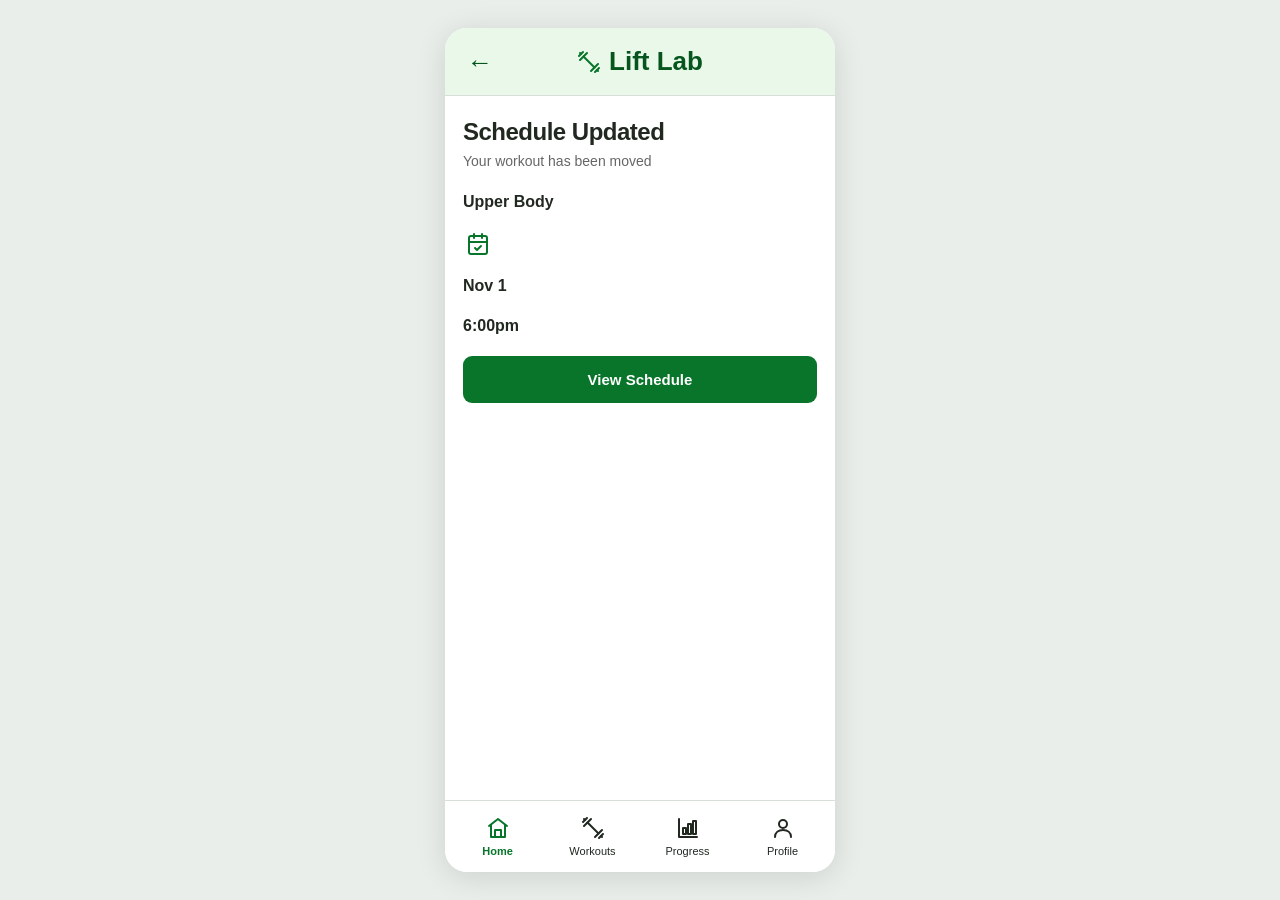
==== confirm.html @ 2dcc2bce "Add files via upload" ====
<!DOCTYPE html>
<html lang="en">
<head>
    <meta charset="UTF-8">
    <meta name="viewport" content="width=device-width, initial-scale=1">
    <title>Schedule | Lift Lab</title>

    <link rel="stylesheet" href="css/style.css">
    <link rel="stylesheet" href="css/schedule.css">
    <script src="js/shared.js" defer></script>
    <script src="js/schedule.js" defer></script>
</head>

<body data-page="schedule">
    <div class="app-shell">

        <header class="app-header">
            <a href="schedule.html" class="back-link" aria-label="Back to home">
                &#8592;
            </a>

            <div class="brand">
                <span class="brand-icon" data-icon="dumbbell" aria-hidden="true"></span>
                <span>Lift Lab</span>
            </div>
        </header>

        <main class="app-main app-main--stack">
            <div>
                <h1 class="section-title">Schedule Updated</h1>
                <p class="page-subtitle">Your workout has been moved</p>
            </div>

            <div class="newDay">
                <div class="detailLine">
                    <h4>Upper Body</h4>
                </div>
                <div class="detailLine">
                    <span class="action-icon" data-icon="calendar-check" aria-hidden="true"></span>
                    <span><h4 id="date-display">Nov 1</h4></span>
                </div>
                <div class="detailLine">
                    <h4 id="time-display">6:00pm</h4>
                </div>
            </div>

            <a href="schedule.html" class="primary-btn">View Schedule</a>

        </main>

        <!-- Bottom Nav Bar -->
        <nav class="bottom-nav" aria-label="Main navigation">

            <a class="nav-link active" href="index.html">
                <span data-icon="home" aria-hidden="true"></span>
                <span>Home</span>
            </a>

            <a class="nav-link" href="preferences.html">
                <span data-icon="dumbbell" aria-hidden="true"></span>
                <span>Workouts</span>
            </a>

            <a class="nav-link" href="progress.html" aria-current="page">
                <span data-icon="chart" aria-hidden="true"></span>
                <span>Progress</span>
            </a>

            <a class="nav-link" href="profile.html">
                <span data-icon="user" aria-hidden="true"></span>
                <span>Profile</span>
            </a>

        </nav>

    </div>
</body>
</html>
---- css/style.css ----
/* Main colours for the whole app */
:root {
    --green: #08752a;
    --dark-green: #05551d;
    --light-green: #e9f8e9;
    --white: #ffffff;
    --background: #e9eeea;
    --text: #202820;
    --gray: #666666;
    --border: #d8ded8;
}

/* Basic styling for every page */
* {
    box-sizing: border-box;
}

body {
    margin: 0;
    min-height: 100vh;
    min-height: 100dvh;
    font-family: Arial, sans-serif;
    background-color: var(--background);
    color: var(--text);

    /* Keeps the mobile layout centered on desktop */
    display: flex;
    justify-content: center;
    align-items: center;
    padding: 16px;
}

/* Main container for our website */
.app-shell {
    width: 100%;
    max-width: 390px;
    height: min(844px, calc(100dvh - 32px));
    background-color: var(--white);
    border-radius: 22px;
    box-shadow: 0 5px 30px rgba(0, 0, 0, 0.12);
    overflow: hidden;

    display: flex;
    flex-direction: column;
}

/* Header used across the app */
.app-header {
    background-color: var(--light-green);
    min-height: 68px;
    padding: 14px 18px;
    display: flex;
    align-items: center;
    justify-content: center;
    position: relative;
    border-bottom: 1px solid var(--border);
}

/* Lift Lab logo and name */
.brand {
    display: flex;
    justify-content: center;
    align-items: center;
    gap: 8px;
    color: var(--dark-green);
    font-size: 26px;
    font-weight: bold;
}

.brand-icon {
    display: flex;
    align-items: center;
    color: var(--green);
}

/* Back arrow for other pages */
.back-link {
    position: absolute;
    left: 16px;
    top: 50%;
    transform: translateY(-50%);
    color: var(--dark-green);
    text-decoration: none;
    font-size: 26px;
    padding: 6px;
}

/* Main content area */
.app-main {
    flex: 1;
    min-height: 0;
    padding: 22px 18px;
    overflow-y: auto;
}

/* Welcome Back heading */
.page-title {
    margin: 0 0 22px;
    font-size: 27px;
    font-weight: bold;
    letter-spacing: -0.5px;
}

/* Main homepage menu */
.home-actions {
    display: flex;
    flex-direction: column;
    gap: 11px;
}

/* Each clickable menu option */
.action-row {
    display: flex;
    align-items: center;
    gap: 13px;
    min-height: 65px;
    padding: 13px 15px;

    background-color: var(--white);
    border: 1px solid var(--border);
    border-radius: 11px;

    text-decoration: none;
    color: var(--text);
    transition: background-color 0.2s;
}

/* Gives feedback when the user hovers */
.action-row:hover {
    background-color: var(--light-green);
    border-color: var(--green);
}

/* Icons beside menu labels */
.action-icon {
    width: 30px;
    min-width: 30px;
    display: flex;
    align-items: center;
    justify-content: center;
    color: var(--green);
}

/* Text and description inside each row */
.action-copy {
    display: flex;
    flex-direction: column;
    gap: 4px;
    flex: 1;
}

.action-copy strong {
    font-size: 16px;
    font-weight: 600;
}

.action-copy small {
    font-size: 12px;
    color: var(--gray);
}

/* Arrow on the right side */
.chevron {
    display: flex;
    color: var(--green);
    align-items: center;
}

/* Daily Check-In is highlighted green */
.action-row--featured {
    background-color: var(--green);
    border-color: var(--green);
    color: var(--white);
}

.action-row--featured .action-icon,
.action-row--featured .chevron {
    color: var(--white);
}

.action-row--featured:hover {
    background-color: var(--dark-green);
    border-color: var(--dark-green);
}

/* Shared green buttons for all group pages */
.primary-btn {
    width: 100%;
    display: block;
    padding: 15px;
    background-color: var(--green);
    color: var(--white);
    border: none;
    border-radius: 9px;
    text-decoration: none;
    text-align: center;
    font-size: 15px;
    font-weight: bold;
    cursor: pointer;
}

.primary-btn:hover {
    background-color: var(--dark-green);
}

/* Outlined buttons for secondary actions */
.secondary-btn {
    width: 100%;
    display: block;
    padding: 14px;
    background-color: var(--white);
    color: var(--green);
    border: 1px solid var(--green);
    border-radius: 9px;
    text-decoration: none;
    text-align: center;
    font-size: 15px;
    font-weight: bold;
    cursor: pointer;
}

/* Bottom navigation used on every page */
.bottom-nav {
    display: flex;
    justify-content: space-around;
    background-color: var(--white);
    border-top: 1px solid var(--border);
    padding: 9px 5px;
    padding-bottom: max(9px, env(safe-area-inset-bottom));
    flex-shrink: 0;
}

.nav-link {
    flex: 1;
    display: flex;
    flex-direction: column;
    justify-content: center;
    align-items: center;
    gap: 5px;

    padding: 6px 2px;
    color: var(--text);
    text-decoration: none;
    font-size: 11px;
    border-radius: 8px;
}

/* Highlights the current page */
.nav-link.active {
    color: var(--green);
    font-weight: bold;
}

.nav-link:hover {
    color: var(--green);
    background-color: var(--light-green);
}

/* Sets a consistent size for our icons */
[data-icon] svg {
    width: 24px;
    height: 24px;
    display: block;
}

/* Makes keyboard selection visible */
a:focus-visible,
button:focus-visible,
input:focus-visible {
    outline: 3px solid var(--green);
    outline-offset: 3px;
}

/* Mobile screens use their full available width */
@media (max-width: 600px) {
    body {
        padding: 0;
        display: block;
        background-color: var(--white);
    }

    .app-shell {
        max-width: 100%;
        height: 100vh;
        height: 100dvh;
        border-radius: 0;
        box-shadow: none;
    }

    .app-main {
        padding: 20px 16px;
    }
}

/* Small phone adjustments */
@media (max-width: 360px) {
    .page-title {
        font-size: 24px;
    }

    .action-row {
        min-height: 58px;
        padding: 11px 12px;
    }

    .action-copy strong {
        font-size: 14px;
    }
}



/* Daily Check-In page */

/* Heading and description */
.checkin-title {
    font-size: 25px;
    margin: 0 0 10px;
    letter-spacing: -0.5px;
}

.checkin-description {
    font-size: 14px;
    color: var(--gray);
    line-height: 1.5;
    margin: 0 0 24px;
}

/* Removes the default fieldset border */
.energy-options {
    border: none;
    padding: 0;
    margin: 0 0 20px;
    display: flex;
    flex-direction: column;
    gap: 12px;
}

/* Each selectable energy level */
.energy-option {
    display: flex;
    align-items: center;
    gap: 14px;
    min-height: 74px;
    padding: 13px 15px;
    border: 1px solid var(--border);
    border-radius: 11px;
    background-color: var(--white);
    cursor: pointer;
    transition: background-color 0.2s, border-color 0.2s;
}

/* Gives feedback when hovering over an option */
.energy-option:hover {
    border-color: var(--green);
    background-color: #f6fbf6;
}

/* Highlights the selected option */
.energy-option:has(input:checked) {
    background-color: var(--light-green);
    border: 2px solid var(--green);
}

/* Makes the selected option visible with a keyboard */
.energy-option:has(input:focus-visible) {
    outline: 3px solid var(--green);
    outline-offset: 3px;
}

/* Faces beside each energy option */
.energy-face {
    font-size: 29px;
    width: 36px;
    text-align: center;
    flex-shrink: 0;
}

/* Energy level name and description */
.energy-text {
    display: flex;
    flex-direction: column;
    gap: 4px;
    flex: 1;
}

.energy-text strong {
    font-size: 17px;
}

.energy-text small {
    font-size: 12px;
    color: var(--gray);
}

/* Radio buttons on the right side */
.energy-option input[type="radio"] {
    width: 19px;
    height: 19px;
    margin: 0;
    accent-color: var(--green);
    cursor: pointer;
}

/* Message if the user hasn't selected an option */
.form-error {
    color: #b42318;
    font-size: 13px;
    margin: 0 0 14px;
}

/* Keep hidden messages hidden */
.form-error[hidden] {
    display: none;
}

/* Hides extra text visually but keeps it for screen readers */
.sr-only {
    position: absolute;
    width: 1px;
    height: 1px;
    padding: 0;
    margin: -1px;
    overflow: hidden;
    clip: rect(0, 0, 0, 0);
    white-space: nowrap;
    border: 0;
}

/* Smaller spacing for short phone screens */
@media (max-height: 700px) {
    .checkin-description {
        margin-bottom: 16px;
    }

    .energy-options {
        gap: 9px;
    }

    .energy-option {
        min-height: 62px;
        padding: 10px 12px;
    }
}



/* Part 3 - Customize, Current Workout and Summary pages (Theo) */

/* Keeps hidden sections hidden even if they use display: flex */
.app-main [hidden] {
    display: none !important;
}

/* Lets the main buttons sit at the bottom of the screen */
.app-main--stack {
    display: flex;
    flex-direction: column;
}

.page-actions {
    margin-top: auto;
    padding-top: 14px;
    display: flex;
    flex-direction: column;
    gap: 10px;
}

/* Centered page heading */
.page-heading {
    text-align: center;
    margin-bottom: 16px;
}

.section-title {
    font-size: 24px;
    margin: 0 0 6px;
    letter-spacing: -0.5px;
}

.page-subtitle,
.section-description {
    font-size: 14px;
    color: var(--gray);
    line-height: 1.4;
    margin: 0;
}

/* Arrows beside "Exercise 1 of 5" */
.exercise-pager {
    display: flex;
    align-items: center;
    justify-content: center;
    gap: 8px;
}

.pager-btn {
    width: 30px;
    height: 30px;
    padding: 0;
    border: 1px solid var(--border);
    border-radius: 50%;
    background-color: var(--white);
    color: var(--green);
    display: flex;
    align-items: center;
    justify-content: center;
    cursor: pointer;
}

.pager-btn [data-icon] svg {
    width: 18px;
    height: 18px;
}

.pager-btn:hover:not(:disabled) {
    background-color: var(--light-green);
    border-color: var(--green);
}

.pager-btn:disabled {
    color: #c4c4c4;
    cursor: not-allowed;
}

/* Stick-figure exercise pictures */
.exercise-icon {
    width: 40px;
    height: 40px;
    flex-shrink: 0;
    color: var(--green);
    display: flex;
    align-items: center;
    justify-content: center;
}

.exercise-icon svg {
    width: 100%;
    height: 100%;
}

.exercise-icon--large {
    width: 54px;
    height: 54px;
}

/* Green card for the exercise being customized */
.current-exercise {
    padding: 14px;
    margin-bottom: 18px;
    background-color: var(--light-green);
    border: 2px solid var(--green);
    border-radius: 12px;
}

.current-exercise-head {
    display: flex;
    align-items: center;
    gap: 12px;
    margin-bottom: 12px;
}

.current-exercise-copy {
    flex: 1;
    display: flex;
    flex-direction: column;
    gap: 3px;
}

.current-exercise-copy strong {
    font-size: 17px;
}

.current-exercise-copy strong:focus {
    outline: none;
}

.current-exercise-copy small {
    font-size: 12px;
    color: var(--gray);
}

.swap-icon {
    color: var(--green);
    display: flex;
}

/* Small link-style button (Undo) */
.text-btn {
    padding: 0;
    border: none;
    background: none;
    color: var(--green);
    font-size: 12px;
    font-weight: bold;
    text-decoration: underline;
    cursor: pointer;
}

/* Sets and reps +/- controls */
.stepper-row {
    display: grid;
    grid-template-columns: 1fr 1fr;
    gap: 12px;
}

.stepper {
    display: flex;
    flex-direction: column;
    gap: 5px;
}

.stepper-label {
    font-size: 13px;
    font-weight: bold;
}

.stepper-controls {
    display: flex;
    align-items: center;
    justify-content: space-between;
    background-color: var(--white);
    border: 1px solid var(--border);
    border-radius: 9px;
    padding: 3px;
}

.stepper-btn {
    width: 36px;
    height: 36px;
    border: none;
    border-radius: 7px;
    background-color: var(--light-green);
    color: var(--dark-green);
    font-size: 20px;
    font-weight: bold;
    cursor: pointer;
}

.stepper-btn:hover:not(:disabled) {
    background-color: var(--green);
    color: var(--white);
}

.stepper-btn:disabled {
    background-color: #f2f2f2;
    color: #b5b5b5;
    cursor: not-allowed;
}

.stepper-value {
    font-size: 17px;
    font-weight: bold;
    min-width: 30px;
    text-align: center;
}

.limit-hint {
    font-size: 11px;
    color: var(--gray);
    text-align: right;
    margin: 8px 0 0;
}

/* "Replace With" list */
.list-heading {
    font-size: 16px;
    margin: 0 0 10px;
}

.replace-options {
    border: none;
    padding: 0;
    margin: 0;
    display: flex;
    flex-direction: column;
    gap: 9px;
}

.replace-option {
    display: flex;
    align-items: center;
    gap: 12px;
    padding: 8px 14px;
    border: 1px solid var(--border);
    border-radius: 11px;
    background-color: var(--white);
    cursor: pointer;
    transition: background-color 0.2s, border-color 0.2s;
}

.replace-option:hover {
    border-color: var(--green);
}

.replace-option:has(input:checked) {
    background-color: var(--light-green);
    border: 2px solid var(--green);
    padding: 7px 13px;
}

.replace-option:has(input:focus-visible) {
    outline: 3px solid var(--green);
    outline-offset: 3px;
}

.replace-name {
    flex: 1;
    font-size: 15px;
    font-weight: bold;
}

.replace-option input {
    width: 20px;
    height: 20px;
    margin: 0;
    accent-color: var(--green);
    cursor: pointer;
}

/* Message shown after replacing */
.status-message {
    font-size: 13px;
    color: var(--dark-green);
    min-height: 18px;
    margin: 10px 0 0;
}

/* Two buttons side by side */
.button-row {
    display: grid;
    grid-template-columns: 1fr 1fr;
    gap: 10px;
}

/* Progress bar on the workout page */
.progress-block {
    margin-bottom: 16px;
}

.progress-label {
    display: flex;
    justify-content: space-between;
    font-size: 13px;
    font-weight: bold;
    margin-bottom: 7px;
}

.progress-percent {
    color: var(--green);
}

.progress-track {
    height: 10px;
    background-color: var(--border);
    border-radius: 5px;
    overflow: hidden;
}

.progress-fill {
    height: 100%;
    width: 0;
    background-color: var(--green);
    border-radius: 5px;
    transition: width 0.3s;
}

/* Exercise checklist */
.checklist {
    list-style: none;
    padding: 0;
    margin: 0;
    display: flex;
    flex-direction: column;
    gap: 9px;
}

.check-item {
    position: relative;
    display: flex;
    align-items: center;
    gap: 12px;
    padding: 8px 14px;
    border: 1px solid var(--border);
    border-radius: 11px;
    background-color: #f7f7f7;
    cursor: pointer;
    transition: background-color 0.2s, border-color 0.2s;
}

.check-item:hover {
    border-color: var(--green);
}

/* Hide the real checkbox but keep it usable */
.check-item input {
    position: absolute;
    opacity: 0;
    width: 1px;
    height: 1px;
}

/* Our own checkbox square */
.check-box {
    width: 24px;
    height: 24px;
    flex-shrink: 0;
    border: 2px solid var(--gray);
    border-radius: 5px;
    background-color: var(--white);
    display: flex;
    align-items: center;
    justify-content: center;
    color: transparent;
}

.check-box [data-icon] svg {
    width: 16px;
    height: 16px;
}

.check-item:has(input:checked) {
    background-color: var(--light-green);
    border-color: var(--green);
}

.check-item:has(input:checked) .check-box {
    background-color: var(--green);
    border-color: var(--green);
    color: var(--white);
}

.check-item:has(input:checked) .check-text strong {
    text-decoration: line-through;
    color: var(--gray);
}

.check-item:has(input:focus-visible) {
    outline: 3px solid var(--green);
    outline-offset: 3px;
}

.check-text {
    display: flex;
    flex-direction: column;
    gap: 3px;
    flex: 1;
}

.check-text strong {
    font-size: 15px;
}

.check-text small {
    font-size: 12px;
    color: var(--gray);
}

/* Warning before finishing early */
.finish-warning {
    padding: 14px;
    background-color: #fff8e6;
    border: 1px solid #e6b84d;
    border-radius: 11px;
}

.finish-warning p {
    margin: 0 0 12px;
    font-size: 14px;
    font-weight: bold;
}

/* Summary page */
.summary-content {
    flex: 1;
    display: flex;
    flex-direction: column;
}

.summary-hero {
    text-align: center;
    margin-bottom: 18px;
}

.summary-badge {
    width: 130px;
    height: 87px;
    color: var(--green);
    display: block;
    margin: 0 auto 6px;
}

.summary-card {
    margin: 0;
    padding: 4px 16px;
    background-color: var(--light-green);
    border: 2px solid var(--green);
    border-radius: 12px;
}

.summary-row {
    display: flex;
    justify-content: space-between;
    align-items: center;
    gap: 12px;
    padding: 12px 0;
    border-bottom: 1px solid #c9e3c9;
}

.summary-row:last-child {
    border-bottom: none;
}

.summary-row dt {
    font-size: 14px;
}

.summary-row dd {
    margin: 0;
    font-size: 16px;
    font-weight: bold;
    text-align: right;
}

.summary-changes {
    display: flex;
    flex-direction: column;
    gap: 3px;
}

.summary-changes span,
.summary-row dd.summary-changes {
    font-size: 13px;
}

/* Green box confirming the workout was saved */
.save-confirmation {
    display: flex;
    align-items: center;
    gap: 12px;
    padding: 12px 14px;
    background-color: var(--light-green);
    border: 2px solid var(--green);
    border-radius: 11px;
}

.save-confirmation:focus {
    outline: none;
}

.save-confirmation span:last-child {
    display: flex;
    flex-direction: column;
    gap: 3px;
}

.save-confirmation small {
    font-size: 13px;
    color: var(--gray);
}

.save-confirmation-icon {
    width: 30px;
    height: 30px;
    flex-shrink: 0;
    border-radius: 50%;
    background-color: var(--green);
    color: var(--white);
    display: flex;
    align-items: center;
    justify-content: center;
}

.save-confirmation-icon svg {
    width: 17px !important;
    height: 17px !important;
}

.summary-empty {
    text-align: center;
    padding-top: 40px;
    display: flex;
    flex-direction: column;
    gap: 16px;
}
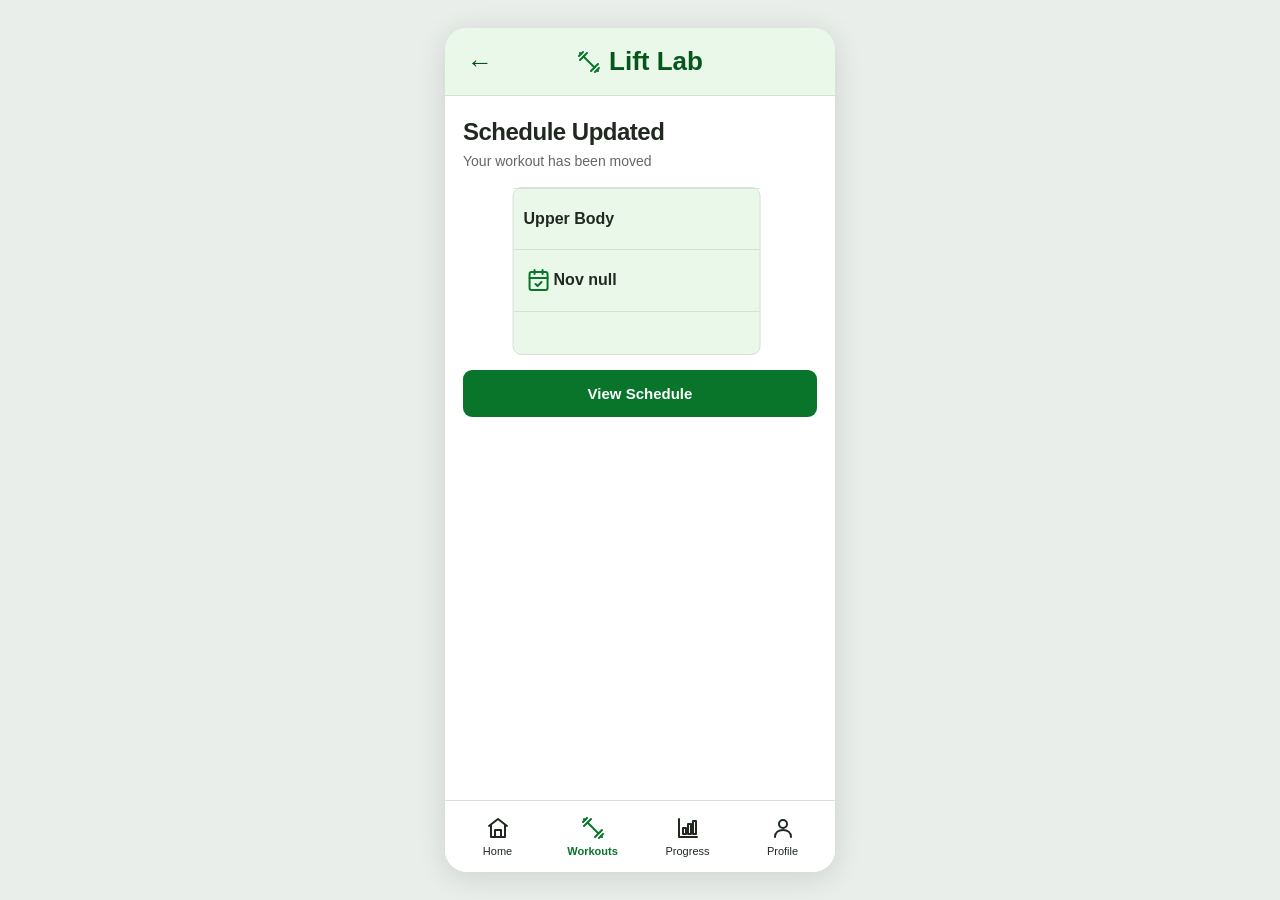
==== commit a7a67e89: "Save scheduling fixes in progress" ====
--- a/confirm.html
+++ b/confirm.html
@@ -1,5 +1,6 @@
 <!DOCTYPE html>
 <html lang="en">
+
 <head>
     <meta charset="UTF-8">
     <meta name="viewport" content="width=device-width, initial-scale=1">
@@ -33,11 +34,15 @@
 
             <div class="newDay">
                 <div class="detailLine">
-                    <h4>Upper Body</h4>
+
+                    <h4 id="workout-display">Upper Body</h4>
+
                 </div>
                 <div class="detailLine">
                     <span class="action-icon" data-icon="calendar-check" aria-hidden="true"></span>
-                    <span><h4 id="date-display">Nov 1</h4></span>
+                    <span>
+                        <h4 id="date-display">Nov 1</h4>
+                    </span>
                 </div>
                 <div class="detailLine">
                     <h4 id="time-display">6:00pm</h4>
@@ -75,4 +80,5 @@
 
     </div>
 </body>
+
 </html>
--- a/css/schedule.css
+++ b/css/schedule.css
@@ -0,0 +1,216 @@
+.schedule-nav {
+    display: flex;
+    flex-direction: row;
+    background-color: aqua;
+    padding: 0px;
+    border-radius: 9px;
+    margin: auto;
+    min-width: 80%;
+    min-height: 40px;
+
+    background-color: var(--white);
+    border: 1px solid var(--border);
+}
+
+.schedule-column {
+    min-height: 20px;
+    width: 50%;
+    border: none;
+    background: none;
+}
+
+#week {
+    border-top-left-radius: 9px;
+    border-bottom-left-radius: 9px;
+}
+
+#month {
+    border-top-right-radius: 9px;
+    border-bottom-right-radius: 9px;
+}
+
+.select {
+    background-color: var(--green);
+    color: var(--white)
+}
+
+.deselect {
+    background-color: var(--white);
+    color: var(--green);
+}
+
+/* Calender Styling */
+ul {
+    list-style-type: none;
+}
+
+.month {
+  padding: 35px 25px;
+  width: 100%;
+  background: var(--green);
+  text-align: center;
+  border-top-left-radius: 9px;
+  border-top-right-radius: 9px;
+}
+
+.month ul {
+  margin: 0;
+  padding: 0;
+}
+
+.month ul li {
+  color: var(--white);
+  font-size: 20px;
+  text-transform: uppercase;
+  letter-spacing: 3px;
+}
+
+.month .prev {
+  float: left;
+  padding-top: 10px;
+}
+
+/* Next button */
+.month .next {
+  float: right;
+  padding-top: 10px;
+}
+
+/* Weekdays (Mon-Sun) */
+.weekdays {
+  margin: 0;
+  padding: 10px 10px;
+  background-color:#ddd;
+}
+
+.weekdays li {
+  display: inline-block;
+  width: 13%;
+  color: #666;
+  text-align: center;
+}
+
+/* Days (1-31) */
+.days {
+  padding: 10px 10px;
+  background: #eee;
+  margin: 0;
+  border-bottom-left-radius: 9px;
+  border-bottom-right-radius: 9px;
+}
+
+.days li {
+  list-style-type: none;
+  display: inline-block;
+  width: 13%;
+  height: 65px;
+  text-align: center;
+  margin-bottom: 5px;
+  font-size:18px;
+  color: var(--dark-green);
+  border: 1px solid var(--border);
+  border-radius: 5px;
+  padding: 10px;
+}
+
+.days li:hover {
+    background-color: var(--light-green);
+}
+
+/* Highlight the "current" day */
+.activeDay {
+  background: var(--green);
+  color: white !important
+}
+
+.activeDay:hover {
+    background-color: var(--dark-green) !important
+}
+
+.noWorkout {
+    display: none;
+}
+
+#monthDetail {
+    display: none;
+    margin-top: 15px;
+}
+
+.workoutSelect{
+    text-align: center;
+    width: 100%;
+}
+
+#dateError {
+    display: none;
+}
+
+#selected {
+    background-color: var(--light-green);
+}
+
+#time {
+    font-size: 20px;
+}
+
+.newDay {
+    display: flex;
+    flex-direction: column;
+    width: 70%;
+    transform: translate(20%);
+    background-color: var(--light-green);
+    border: 1px solid var(--border);
+    border-radius: 9px;
+    margin-top: 15px;
+    margin-bottom: 15px;
+}
+
+.detailLine {
+    display: flex;
+    flex-direction: row;
+    padding: 0px 10px;
+    border-top: solid 1px var(--border);
+}
+
+/* Chart */
+.chart {
+    width: 100%;
+    max-width: 500px;
+    font-family: sans-serif;
+    display: flex;
+    flex-direction: column;
+    height: 500px;
+    background-color: var(--white);
+    border: 2px solid var(--border);
+    border-radius: 9px;
+}
+
+.bar-col {
+    display: flex;
+    flex-direction: row;
+    align-items: center;
+    margin-bottom: 10px;
+    height: 12%;
+    padding: 10px;
+}
+
+.label {
+    width: 50px;
+    font-weight: bold;
+}
+
+.bar {
+    height: 24px;
+    background-color: var(--dark-green);
+    color: white;
+    text-align: right;
+    padding-right: 8px;
+    line-height: 24px;
+    border-radius: 4px;
+    text-align: center;
+}
+
+.error {
+    display: none;
+    color: darkred;
+}
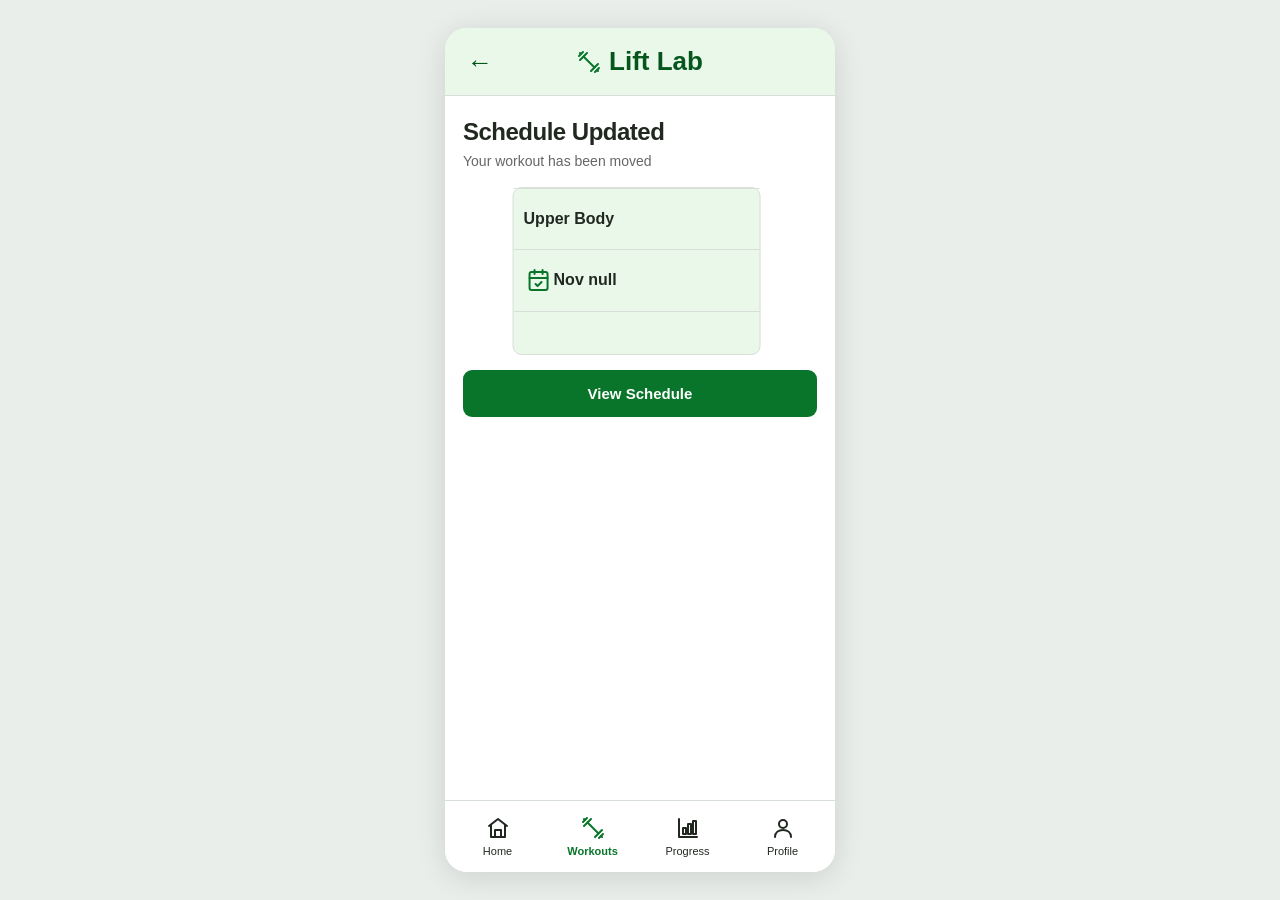
==== commit 54b1f30c: "Merge final Lift Lab fixes into main" ====
--- a/confirm.html
+++ b/confirm.html
@@ -4,7 +4,7 @@
 <head>
     <meta charset="UTF-8">
     <meta name="viewport" content="width=device-width, initial-scale=1">
-    <title>Schedule | Lift Lab</title>
+    <title>Confirm | Lift Lab</title>
 
     <link rel="stylesheet" href="css/style.css">
     <link rel="stylesheet" href="css/schedule.css">
@@ -12,7 +12,7 @@
     <script src="js/schedule.js" defer></script>
 </head>
 
-<body data-page="schedule">
+<body data-page="confirm">
     <div class="app-shell">
 
         <header class="app-header">
@@ -80,5 +80,4 @@
 
     </div>
 </body>
-
-</html>+</html>
--- a/css/schedule.css
+++ b/css/schedule.css
@@ -45,72 +45,72 @@
 }
 
 .month {
-  padding: 35px 25px;
-  width: 100%;
-  background: var(--green);
-  text-align: center;
-  border-top-left-radius: 9px;
-  border-top-right-radius: 9px;
+    padding: 35px 25px;
+    width: 100%;
+    background: var(--green);
+    text-align: center;
+    border-top-left-radius: 9px;
+    border-top-right-radius: 9px;
 }
 
 .month ul {
-  margin: 0;
-  padding: 0;
+    margin: 0;
+    padding: 0;
 }
 
 .month ul li {
-  color: var(--white);
-  font-size: 20px;
-  text-transform: uppercase;
-  letter-spacing: 3px;
+    color: var(--white);
+    font-size: 20px;
+    text-transform: uppercase;
+    letter-spacing: 3px;
 }
 
 .month .prev {
-  float: left;
-  padding-top: 10px;
+    float: left;
+    padding-top: 10px;
 }
 
 /* Next button */
 .month .next {
-  float: right;
-  padding-top: 10px;
+    float: right;
+    padding-top: 10px;
 }
 
 /* Weekdays (Mon-Sun) */
 .weekdays {
-  margin: 0;
-  padding: 10px 10px;
-  background-color:#ddd;
+    margin: 0;
+    padding: 10px 10px;
+    background-color: #ddd;
 }
 
 .weekdays li {
-  display: inline-block;
-  width: 13%;
-  color: #666;
-  text-align: center;
+    display: inline-block;
+    width: 13%;
+    color: #666;
+    text-align: center;
 }
 
 /* Days (1-31) */
 .days {
-  padding: 10px 10px;
-  background: #eee;
-  margin: 0;
-  border-bottom-left-radius: 9px;
-  border-bottom-right-radius: 9px;
+    padding: 10px 10px;
+    background: #eee;
+    margin: 0;
+    border-bottom-left-radius: 9px;
+    border-bottom-right-radius: 9px;
 }
 
 .days li {
-  list-style-type: none;
-  display: inline-block;
-  width: 13%;
-  height: 65px;
-  text-align: center;
-  margin-bottom: 5px;
-  font-size:18px;
-  color: var(--dark-green);
-  border: 1px solid var(--border);
-  border-radius: 5px;
-  padding: 10px;
+    list-style-type: none;
+    display: inline-block;
+    width: 13%;
+    height: 65px;
+    text-align: center;
+    margin-bottom: 5px;
+    font-size: 18px;
+    color: var(--dark-green);
+    border: 1px solid var(--border);
+    border-radius: 5px;
+    padding: 10px;
 }
 
 .days li:hover {
@@ -118,10 +118,26 @@
 }
 
 /* Highlight the "current" day */
+
 .activeDay {
-  background: var(--green);
-  color: white !important
-}
+    background: var(--green);
+    color: white !important;
+}
+
+/* Make the selected workout's content visible */
+.activeDay .action-icon,
+.activeDay .action-icon *,
+.activeDay .action-copy,
+.activeDay .action-copy *,
+.activeDay .chevron,
+.activeDay .chevron *,
+.activeDay svg,
+.activeDay svg * {
+    color: white !important;
+    stroke: white !important;
+    fill: none;
+}
+
 
 .activeDay:hover {
     background-color: var(--dark-green) !important
@@ -136,7 +152,7 @@
     margin-top: 15px;
 }
 
-.workoutSelect{
+.workoutSelect {
     text-align: center;
     width: 100%;
 }
@@ -213,4 +229,38 @@
 .error {
     display: none;
     color: darkred;
+}
+
+
+/* Calendar navigation */
+.month .prev,
+.month .next {
+    cursor: pointer;
+    user-select: none;
+}
+
+/* Empty calendar spaces */
+.days .empty-date {
+    visibility: hidden;
+    pointer-events: none;
+}
+
+
+
+/* Keep selected workout card readable */
+#weekDetail .action-row.activeDay,
+#weekDetail .action-row.activeDay:hover {
+    background-color: #08752a !important;
+    border-color: #08752a !important;
+    color: white !important;
+}
+
+/* Make every text label and icon visible */
+#weekDetail .action-row.activeDay strong,
+#weekDetail .action-row.activeDay small,
+#weekDetail .action-row.activeDay .action-icon,
+#weekDetail .action-row.activeDay .chevron,
+#weekDetail .action-row.activeDay svg {
+    color: white !important;
+    stroke: white !important;
 }
